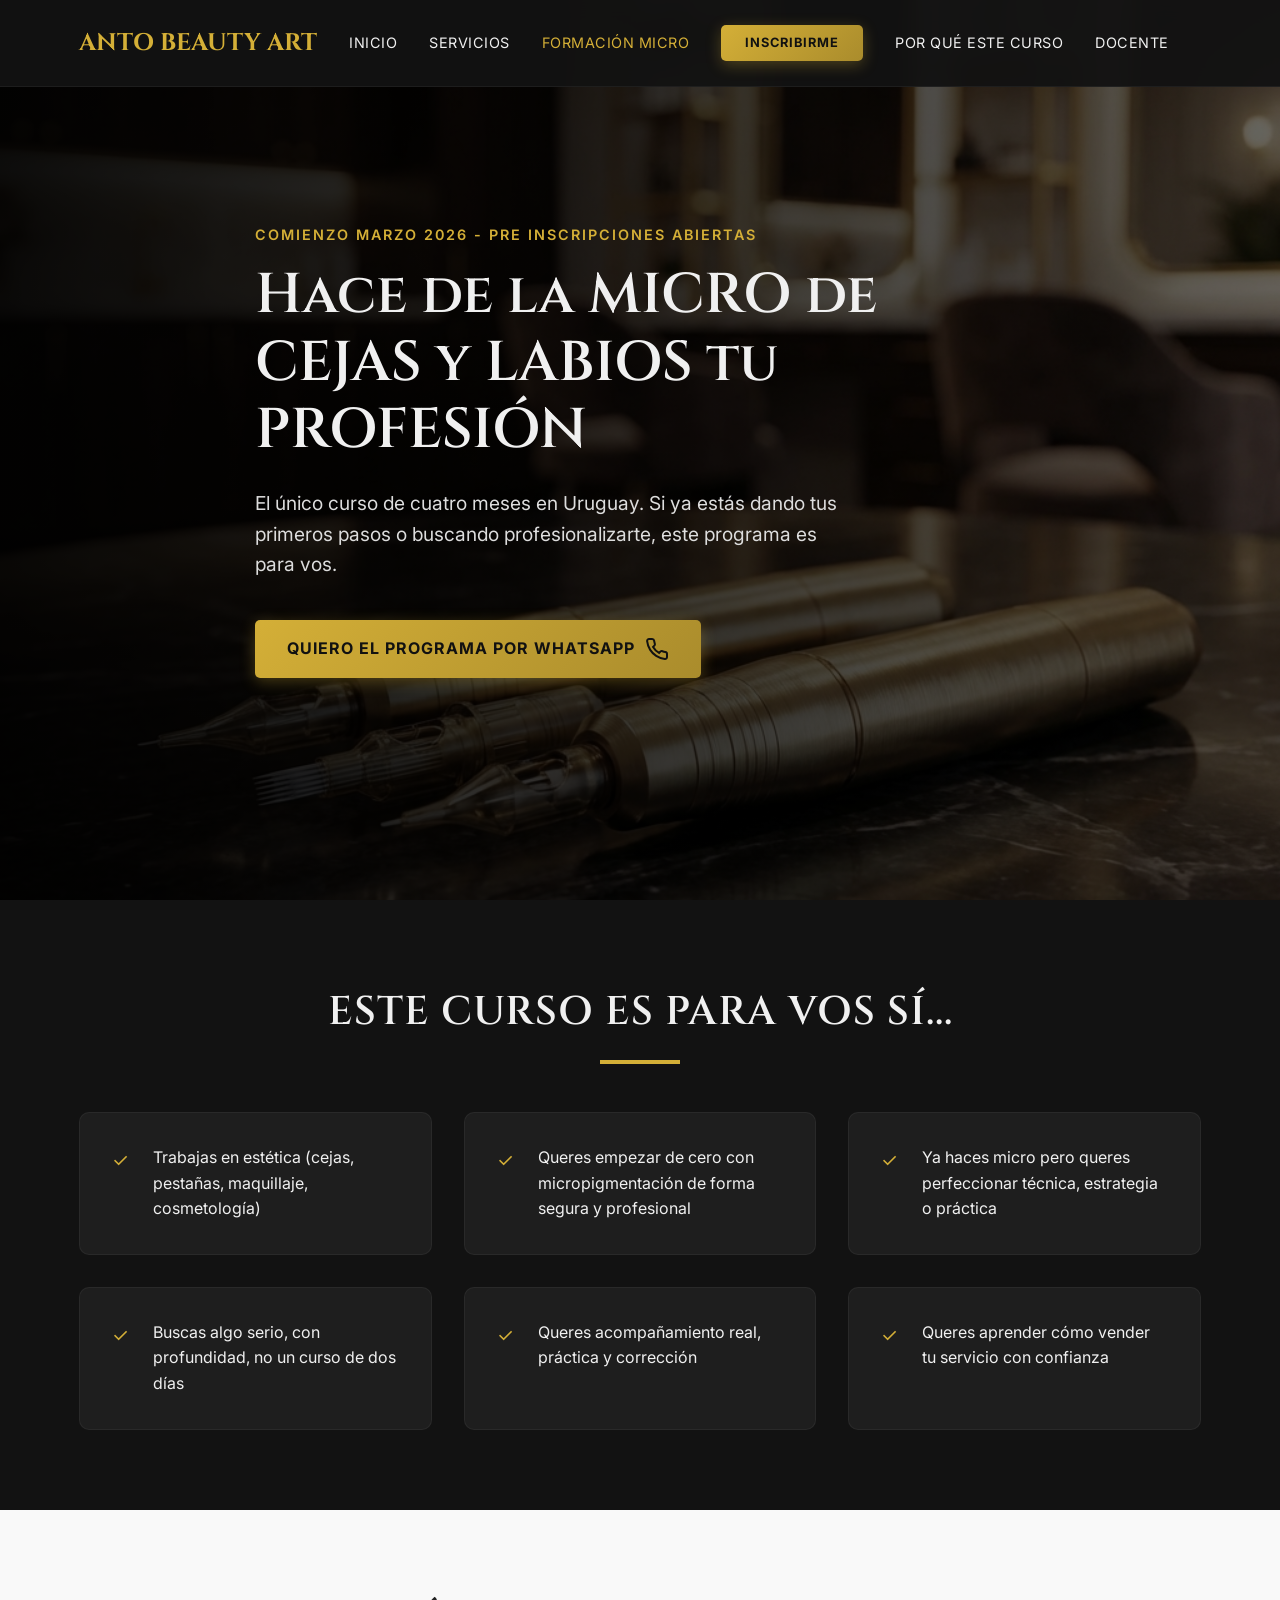
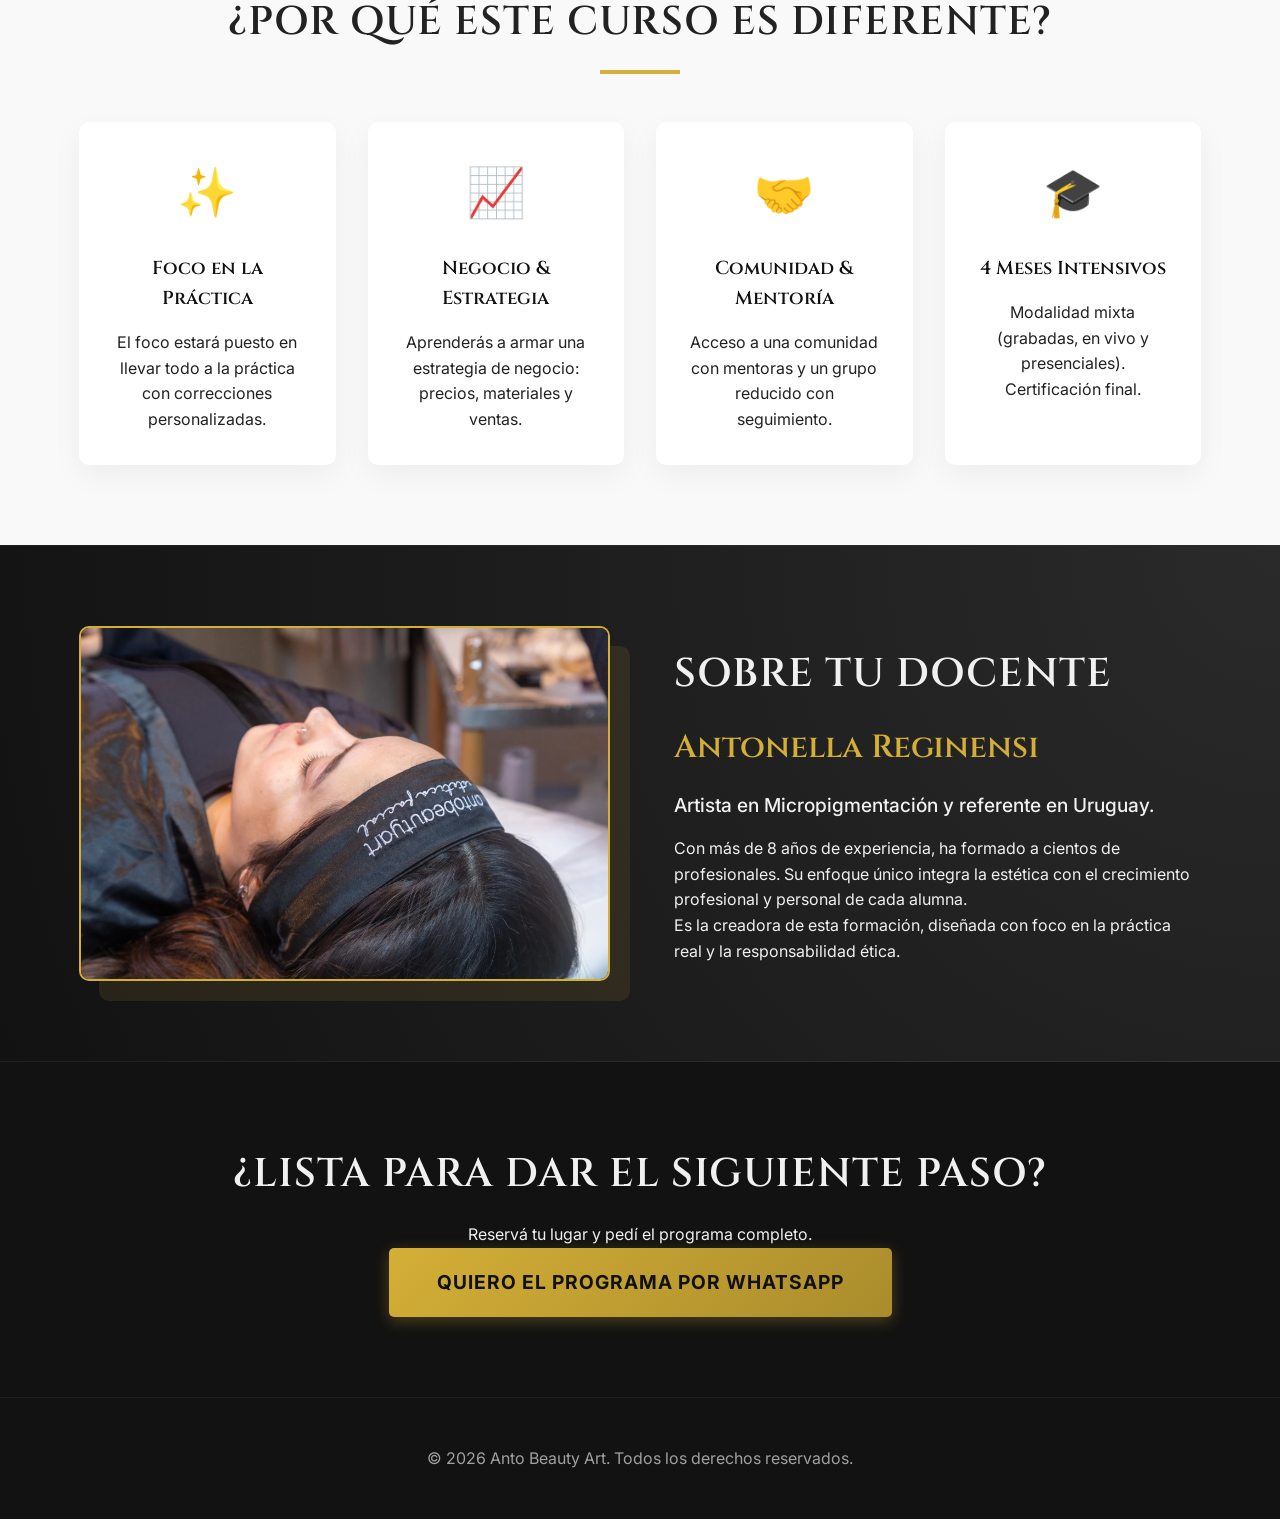
==== cursos.html @ 1fdfb274 "app" ====
<!DOCTYPE html>
<html lang="es">

<head>
    <meta charset="UTF-8">
    <meta name="viewport" content="width=device-width, initial-scale=1.0">
    <title>Formación Micropigmentación | Anto Beauty Art</title>
    <meta name="description"
        content="Curso de Micropigmentación de cejas y labios en Uruguay. Hace de la MICRO tu PROFESIÓN.">
    <!-- Fonts -->
    <link rel="preconnect" href="https://fonts.googleapis.com">
    <link rel="preconnect" href="https://fonts.gstatic.com" crossorigin>
    <link
        href="https://fonts.googleapis.com/css2?family=Cinzel:wght@400;600;700&family=Inter:wght@300;400;500;600&display=swap"
        rel="stylesheet">
    <link rel="stylesheet" href="style.css">
</head>

<body>

    <!-- Navigation -->
    <nav class="navbar">
        <div class="container nav-container">
            <a href="index.html" class="logo">ANTO BEAUTY ART</a>
            <ul class="nav-links">
                <li><a href="index.html">Inicio</a></li>
                <li><a href="servicios.html">Servicios</a></li>
                <li><a href="cursos.html" class="active">Formación Micro</a></li>
                <li><a href="https://wa.me/59891385300" class="btn btn-sm btn-gold">Inscribirme</a></li>
                <li><a href="#diferencial">Por qué este curso</a></li>
                <li><a href="#docente">Docente</a></li>
            </ul>
            <div class="hamburger">
                <span></span>
                <span></span>
                <span></span>
            </div>
        </div>
    </nav>

    <!-- Hero Section -->
    <header id="inicio" class="hero">
        <div class="hero-overlay"></div>
        <div class="container hero-content">
            <span class="eyebrow fade-in">Comienzo Marzo 2026 - Pre Inscripciones Abiertas</span>
            <h1 class="hero-title fade-in-up">Hace de la MICRO de CEJAS y LABIOS tu PROFESIÓN</h1>
            <p class="hero-subtitle fade-in-up delay-1">El único curso de cuatro meses en Uruguay. Si ya estás dando tus
                primeros pasos o buscando profesionalizarte, este programa es para vos.</p>
            <div class="hero-cta fade-in-up delay-2">
                <a href="https://wa.me/59891385300" target="_blank" class="btn btn-gold icon-btn">
                    Quiero el Programa por WhatsApp
                    <svg width="24" height="24" viewBox="0 0 24 24" fill="none" stroke="currentColor" stroke-width="2">
                        <path
                            d="M22 16.92v3a2 2 0 0 1-2.18 2 19.79 19.79 0 0 1-8.63-3.07 19.5 19.5 0 0 1-6-6 19.79 19.79 0 0 1-3.07-8.67A2 2 0 0 1 4.11 2h3a2 2 0 0 1 2 1.72 12.84 12.84 0 0 0 .7 2.81 2 2 0 0 1-.45 2.11L8.09 9.91a16 16 0 0 0 6 6l1.27-1.27a2 2 0 0 1 2.11-.45 12.84 12.84 0 0 0 2.81.7A2 2 0 0 1 22 16.92z">
                        </path>
                    </svg>
                </a>
            </div>
        </div>
    </header>

    <!-- Target Audience Section -->
    <section id="para-quien" class="section section-dark">
        <div class="container">
            <div class="section-header text-center">
                <h2 class="section-title">Este curso es para vos sí...</h2>
                <div class="divider-gold"></div>
            </div>

            <div class="grid-checkpoints">
                <div class="card-check">
                    <div class="icon-check">✓</div>
                    <p>Trabajas en estética (cejas, pestañas, maquillaje, cosmetología)</p>
                </div>
                <div class="card-check">
                    <div class="icon-check">✓</div>
                    <p>Queres empezar de cero con micropigmentación de forma segura y profesional</p>
                </div>
                <div class="card-check">
                    <div class="icon-check">✓</div>
                    <p>Ya haces micro pero queres perfeccionar técnica, estrategia o práctica</p>
                </div>
                <div class="card-check">
                    <div class="icon-check">✓</div>
                    <p>Buscas algo serio, con profundidad, no un curso de dos días</p>
                </div>
                <div class="card-check">
                    <div class="icon-check">✓</div>
                    <p>Queres acompañamiento real, práctica y corrección</p>
                </div>
                <div class="card-check">
                    <div class="icon-check">✓</div>
                    <p>Queres aprender cómo vender tu servicio con confianza</p>
                </div>
            </div>
        </div>
    </section>

    <!-- Differentiators -->
    <section id="diferencial" class="section section-light">
        <div class="container">
            <div class="section-header text-center">
                <h2 class="section-title text-dark">¿Por qué este curso es diferente?</h2>
                <div class="divider-gold"></div>
            </div>

            <div class="features-grid">
                <div class="feature-card">
                    <div class="feature-icon">✨</div>
                    <h3>Foco en la Práctica</h3>
                    <p>El foco estará puesto en llevar todo a la práctica con correcciones personalizadas.</p>
                </div>
                <div class="feature-card">
                    <div class="feature-icon">📈</div>
                    <h3>Negocio & Estrategia</h3>
                    <p>Aprenderás a armar una estrategia de negocio: precios, materiales y ventas.</p>
                </div>
                <div class="feature-card">
                    <div class="feature-icon">🤝</div>
                    <h3>Comunidad & Mentoría</h3>
                    <p>Acceso a una comunidad con mentoras y un grupo reducido con seguimiento.</p>
                </div>
                <div class="feature-card">
                    <div class="feature-icon">🎓</div>
                    <h3>4 Meses Intensivos</h3>
                    <p>Modalidad mixta (grabadas, en vivo y presenciales). Certificación final.</p>
                </div>
            </div>
        </div>
    </section>

    <!-- Instructor -->
    <section id="docente" class="section section-gold-gradient">
        <div class="container">
            <div class="instructor-wrapper">
                <div class="instructor-image">
                    <img src="assets/profile-large.webp" alt="Antonella Reginensi"
                        style="width: 100%; height: 100%; object-fit: cover;">
                </div>
                <div class="instructor-content">
                    <h2 class="section-title">Sobre tu Docente</h2>
                    <h3 class="instructor-name">Antonella Reginensi</h3>
                    <p class="lead">Artista en Micropigmentación y referente en Uruguay.</p>
                    <p>Con más de 8 años de experiencia, ha formado a cientos de profesionales. Su enfoque único integra
                        la estética con el crecimiento profesional y personal de cada alumna.</p>
                    <p>Es la creadora de esta formación, diseñada con foco en la práctica real y la responsabilidad
                        ética.</p>
                </div>
            </div>
        </div>
    </section>

    <!-- CTA Footer -->
    <section class="section section-dark text-center">
        <div class="container">
            <h2 class="section-title">¿Lista para dar el siguiente paso?</h2>
            <p class="cta-text">Reservá tu lugar y pedí el programa completo.</p>
            <a href="https://wa.me/59891385300" target="_blank" class="btn btn-gold btn-lg">QUIERO EL PROGRAMA POR
                WHATSAPP</a>
        </div>
    </section>

    <footer class="footer">
        <div class="container">
            <p>&copy; 2026 Anto Beauty Art. Todos los derechos reservados.</p>
        </div>
    </footer>

    <script src="script.js"></script>
</body>

</html>
---- style.css ----
/* Reset & Base */
:root {
    --color-bg-dark: #121212;
    --color-bg-card: #1e1e1e;
    --color-text-main: #f0f0f0;
    --color-text-muted: #a0a0a0;
    --color-gold: #D4AF37;
    --color-gold-light: #F3E5AB;
    --color-gold-dark: #AA8C2C;
    --font-heading: 'Cinzel', serif;
    --font-body: 'Inter', sans-serif;
    --spacing-section: 5rem;
}

* {
    margin: 0;
    padding: 0;
    box-sizing: border-box;
}

body {
    font-family: var(--font-body);
    background-color: var(--color-bg-dark);
    color: var(--color-text-main);
    line-height: 1.6;
    overflow-x: hidden;
}

a {
    text-decoration: none;
    color: inherit;
    transition: all 0.3s ease;
}

ul {
    list-style: none;
}

img {
    max-width: 100%;
    display: block;
}

.container {
    width: 90%;
    max-width: 1200px;
    margin: 0 auto;
    padding: 0 15px;
}

/* Typography */
h1,
h2,
h3 {
    font-family: var(--font-heading);
    font-weight: 600;
}

.section-title {
    font-size: 2.5rem;
    margin-bottom: 1rem;
    text-transform: uppercase;
    letter-spacing: 1px;
}

.text-center {
    text-align: center;
}

.text-dark {
    color: #222;
}

/* Buttons */
.btn {
    display: inline-flex;
    align-items: center;
    justify-content: center;
    padding: 1rem 2rem;
    border-radius: 5px;
    font-weight: 500;
    text-transform: uppercase;
    letter-spacing: 1px;
    cursor: pointer;
    font-size: 1rem;
}

.btn-gold {
    background: linear-gradient(135deg, var(--color-gold) 0%, var(--color-gold-dark) 100%);
    color: #111;
    font-weight: bold;
    box-shadow: 0 4px 15px rgba(212, 175, 55, 0.3);
}

.btn-gold:hover {
    transform: translateY(-2px);
    box-shadow: 0 6px 20px rgba(212, 175, 55, 0.4);
}

.btn-sm {
    padding: 0.5rem 1.5rem;
    font-size: 0.8rem;
}

.btn-lg {
    padding: 1.2rem 3rem;
    font-size: 1.2rem;
}

.icon-btn svg {
    margin-left: 10px;
}

/* Navbar */
.navbar {
    position: fixed;
    top: 0;
    left: 0;
    width: 100%;
    background: rgba(18, 18, 18, 0.95);
    backdrop-filter: blur(10px);
    padding: 1.5rem 0;
    z-index: 1000;
    border-bottom: 1px solid rgba(255, 255, 255, 0.05);
}

.nav-container {
    display: flex;
    justify-content: space-between;
    align-items: center;
}

.logo {
    font-family: var(--font-heading);
    font-size: 1.5rem;
    font-weight: 700;
    color: var(--color-gold);
}

.nav-links {
    display: flex;
    gap: 2rem;
    align-items: center;
}

.nav-links a:not(.btn) {
    font-size: 0.9rem;
    text-transform: uppercase;
    letter-spacing: 0.5px;
}

.nav-links a:not(.btn):hover {
    color: var(--color-gold);
}

/* Hero Section */
.hero {
    position: relative;
    height: 100vh;
    min-height: 600px;
    display: flex;
    align-items: center;
    background-image: url('assets/hero-bg.png');
    /* Generated asset */
    background-size: cover;
    background-position: center;
    background-attachment: fixed;
}

.hero-overlay {
    position: absolute;
    top: 0;
    left: 0;
    width: 100%;
    height: 100%;
    background: linear-gradient(to right, rgba(0, 0, 0, 0.95) 0%, rgba(0, 0, 0, 0.6) 100%);
}

.hero-content {
    position: relative;
    z-index: 10;
    max-width: 800px;
}

.eyebrow {
    display: inline-block;
    color: var(--color-gold);
    font-weight: 600;
    letter-spacing: 2px;
    margin-bottom: 1rem;
    text-transform: uppercase;
    font-size: 0.9rem;
}

.hero-title {
    font-size: 3.5rem;
    line-height: 1.2;
    margin-bottom: 1.5rem;
}

.hero-subtitle {
    font-size: 1.2rem;
    color: #ddd;
    margin-bottom: 2.5rem;
    max-width: 600px;
}

/* Sections General */
.section {
    padding: var(--spacing-section) 0;
}

.section-dark {
    background-color: var(--color-bg-dark);
}

.section-light {
    background-color: #f9f9f9;
    color: #222;
}

.divider-gold {
    width: 80px;
    height: 4px;
    background-color: var(--color-gold);
    margin: 1rem auto 3rem;
}

/* Grid Checkpoints */
.grid-checkpoints {
    display: grid;
    grid-template-columns: repeat(auto-fit, minmax(300px, 1fr));
    gap: 2rem;
}

.card-check {
    background: var(--color-bg-card);
    padding: 2rem;
    border-radius: 10px;
    border: 1px solid rgba(255, 255, 255, 0.05);
    display: flex;
    gap: 1rem;
    align-items: flex-start;
    transition: transform 0.3s;
}

.card-check:hover {
    transform: translateY(-5px);
    border-color: var(--color-gold);
}

.icon-check {
    color: var(--color-gold);
    font-size: 1.2rem;
    min-width: 25px;
}

/* Features */
.features-grid {
    display: grid;
    grid-template-columns: repeat(auto-fit, minmax(250px, 1fr));
    gap: 2rem;
}

.feature-card {
    text-align: center;
    padding: 2rem;
    background: white;
    border-radius: 10px;
    box-shadow: 0 10px 30px rgba(0, 0, 0, 0.05);
}

.feature-icon {
    font-size: 3rem;
    margin-bottom: 1.5rem;
}

.feature-card h3 {
    margin-bottom: 1rem;
    color: #111;
}

/* Instructor */
.section-gold-gradient {
    background: radial-gradient(circle at top right, #2a2a2a, #121212);
    border-top: 1px solid rgba(255, 255, 255, 0.05);
    border-bottom: 1px solid rgba(255, 255, 255, 0.05);
}

.instructor-wrapper {
    display: flex;
    gap: 4rem;
    align-items: center;
}

.instructor-image {
    flex: 1;
    border-radius: 10px;
    overflow: hidden;
    position: relative;
    border: 2px solid var(--color-gold);
    box-shadow: 20px 20px 0 rgba(212, 175, 55, 0.1);
}

.instructor-content {
    flex: 1;
}

.instructor-name {
    font-size: 2rem;
    color: var(--color-gold);
    margin-bottom: 1rem;
}

.lead {
    font-size: 1.2rem;
    margin-bottom: 1rem;
    font-weight: 500;
}

/* Footer */
.footer {
    padding: 3rem 0;
    text-align: center;
    border-top: 1px solid rgba(255, 255, 255, 0.05);
    color: var(--color-text-muted);
}

/* Animations */
.fade-in-up {
    opacity: 0;
    transform: translateY(30px);
    animation: fadeInUp 0.8s forwards;
}

.delay-1 {
    animation-delay: 0.2s;
}

.delay-2 {
    animation-delay: 0.4s;
}

@keyframes fadeInUp {
    to {
        opacity: 1;
        transform: translateY(0);
    }
}

/* Responsive */
@media (max-width: 768px) {
    .nav-links {
        display: none;
    }

    /* Simplified mobile for now */
    .hero-title {
        font-size: 2.5rem;
    }

    .instructor-wrapper {
        flex-direction: column;
    }

    .instructor-image {
        width: 100%;
    }
}

/* --- SERVICES PAGE STYLES --- */

.header-services .hero-content {
    max-width: 1000px;
    z-index: 10;
}

.header-services {
    position: relative;
    height: 60vh;
    min-height: 400px;
    display: flex;
    align-items: center;
    background-image: url('assets/services-bg.png');
    /* New Asset */
    background-size: cover;
    background-position: center;
    background-attachment: fixed;
    justify-content: center;
}

.services-grid {
    display: grid;
    grid-template-columns: repeat(auto-fill, minmax(350px, 1fr));
    gap: 2.5rem;
}

.service-card {
    background: var(--color-bg-card);
    border-radius: 12px;
    overflow: hidden;
    transition: all 0.4s ease;
    border: 1px solid rgba(255, 255, 255, 0.03);
    position: relative;
    display: flex;
    flex-direction: column;
}

.service-card:hover {
    transform: translateY(-8px);
    box-shadow: 0 15px 40px rgba(0, 0, 0, 0.3);
    border-color: var(--color-gold);
}

.service-card.featured {
    background: linear-gradient(145deg, #252525, #1a1a1a);
    border: 1px solid rgba(212, 175, 55, 0.2);
}

.service-badge {
    position: absolute;
    top: 15px;
    right: 15px;
    background: var(--color-gold);
    color: #111;
    font-size: 0.75rem;
    font-weight: 700;
    padding: 0.3rem 0.8rem;
    border-radius: 50px;
    text-transform: uppercase;
}

.service-body {
    padding: 2rem;
    display: flex;
    flex-direction: column;
    height: 100%;
}

.service-body h3 {
    margin-bottom: 0.5rem;
    color: var(--color-text-main);
    font-size: 1.4rem;
}

.service-body .price {
    color: var(--color-gold);
    font-size: 1.5rem;
    font-weight: 700;
    margin-bottom: 1rem;
    font-family: var(--font-heading);
}

.service-body .price .session {
    font-size: 0.9rem;
    font-weight: 400;
    color: var(--color-text-muted);
    font-family: var(--font-body);
}

.service-body p {
    color: #ccc;
    font-size: 0.95rem;
    margin-bottom: 1.5rem;
    flex-grow: 1;
}

.service-meta {
    display: flex;
    gap: 1.5rem;
    margin-bottom: 1.5rem;
    font-size: 0.85rem;
    color: var(--color-text-muted);
    border-top: 1px solid rgba(255, 255, 255, 0.05);
    padding-top: 1rem;
}

.service-meta span {
    display: flex;
    align-items: center;
    gap: 0.5rem;
}

.btn-full {
    width: 100%;
    text-align: center;
}

/* Nav Active State */
.nav-links a.active {
    color: var(--color-gold);
    position: relative;
}

/* --- HOME PAGE STYLES --- */
body.home-page {
    min-height: 100vh;
    display: flex;
    flex-direction: column;
}

.home-content {
    flex: 1;
    display: flex;
    flex-direction: column;
    justify-content: center;
    padding: 120px 0 50px;
    /* Space for fixed nav */
}

.mb-5 {
    margin-bottom: 3rem;
}

.mt-auto {
    margin-top: auto;
}

.home-grid {
    display: grid;
    grid-template-columns: repeat(auto-fit, minmax(300px, 1fr));
    gap: 2rem;
    padding: 0 1rem;
}

.home-card {
    position: relative;
    border-radius: 15px;
    overflow: hidden;
    height: 500px;
    display: block;
    /* Make sure anchor is block */
    box-shadow: 0 10px 30px rgba(0, 0, 0, 0.3);
    transition: transform 0.4s cubic-bezier(0.175, 0.885, 0.32, 1.275);
}

.home-card:hover {
    transform: translateY(-10px) scale(1.02);
    box-shadow: 0 20px 50px rgba(212, 175, 55, 0.2);
}

.home-card-image {
    width: 100%;
    height: 100%;
    position: relative;
}

.home-card-image img {
    width: 100%;
    height: 100%;
    object-fit: cover;
    transition: transform 0.8s ease;
}

.home-card:hover .home-card-image img {
    transform: scale(1.1);
}

.card-overlay {
    position: absolute;
    bottom: 0;
    left: 0;
    width: 100%;
    padding: 2rem;
    background: linear-gradient(to top, rgba(0, 0, 0, 0.9), rgba(0, 0, 0, 0));
    color: white;
    z-index: 2;
}

.card-overlay h2 {
    font-size: 2rem;
    margin-bottom: 0.5rem;
    color: var(--color-gold);
    text-shadow: 0 2px 4px rgba(0, 0, 0, 0.5);
}

.card-overlay p {
    font-size: 1.1rem;
    color: #eee;
    font-weight: 300;
}

/* Service Page Images */
.service-image-container {
    height: 250px;
    overflow: hidden;
    border-bottom: 1px solid rgba(255, 255, 255, 0.05);
}

.service-image-container img {
    width: 100%;
    height: 100%;
    object-fit: cover;
    transition: transform 0.5s ease;
}

.service-card:hover .service-image-container img {
    transform: scale(1.1);
}

/* Responsive Home */
@media (max-width: 768px) {
    .home-card {
        height: 350px;
    }
}
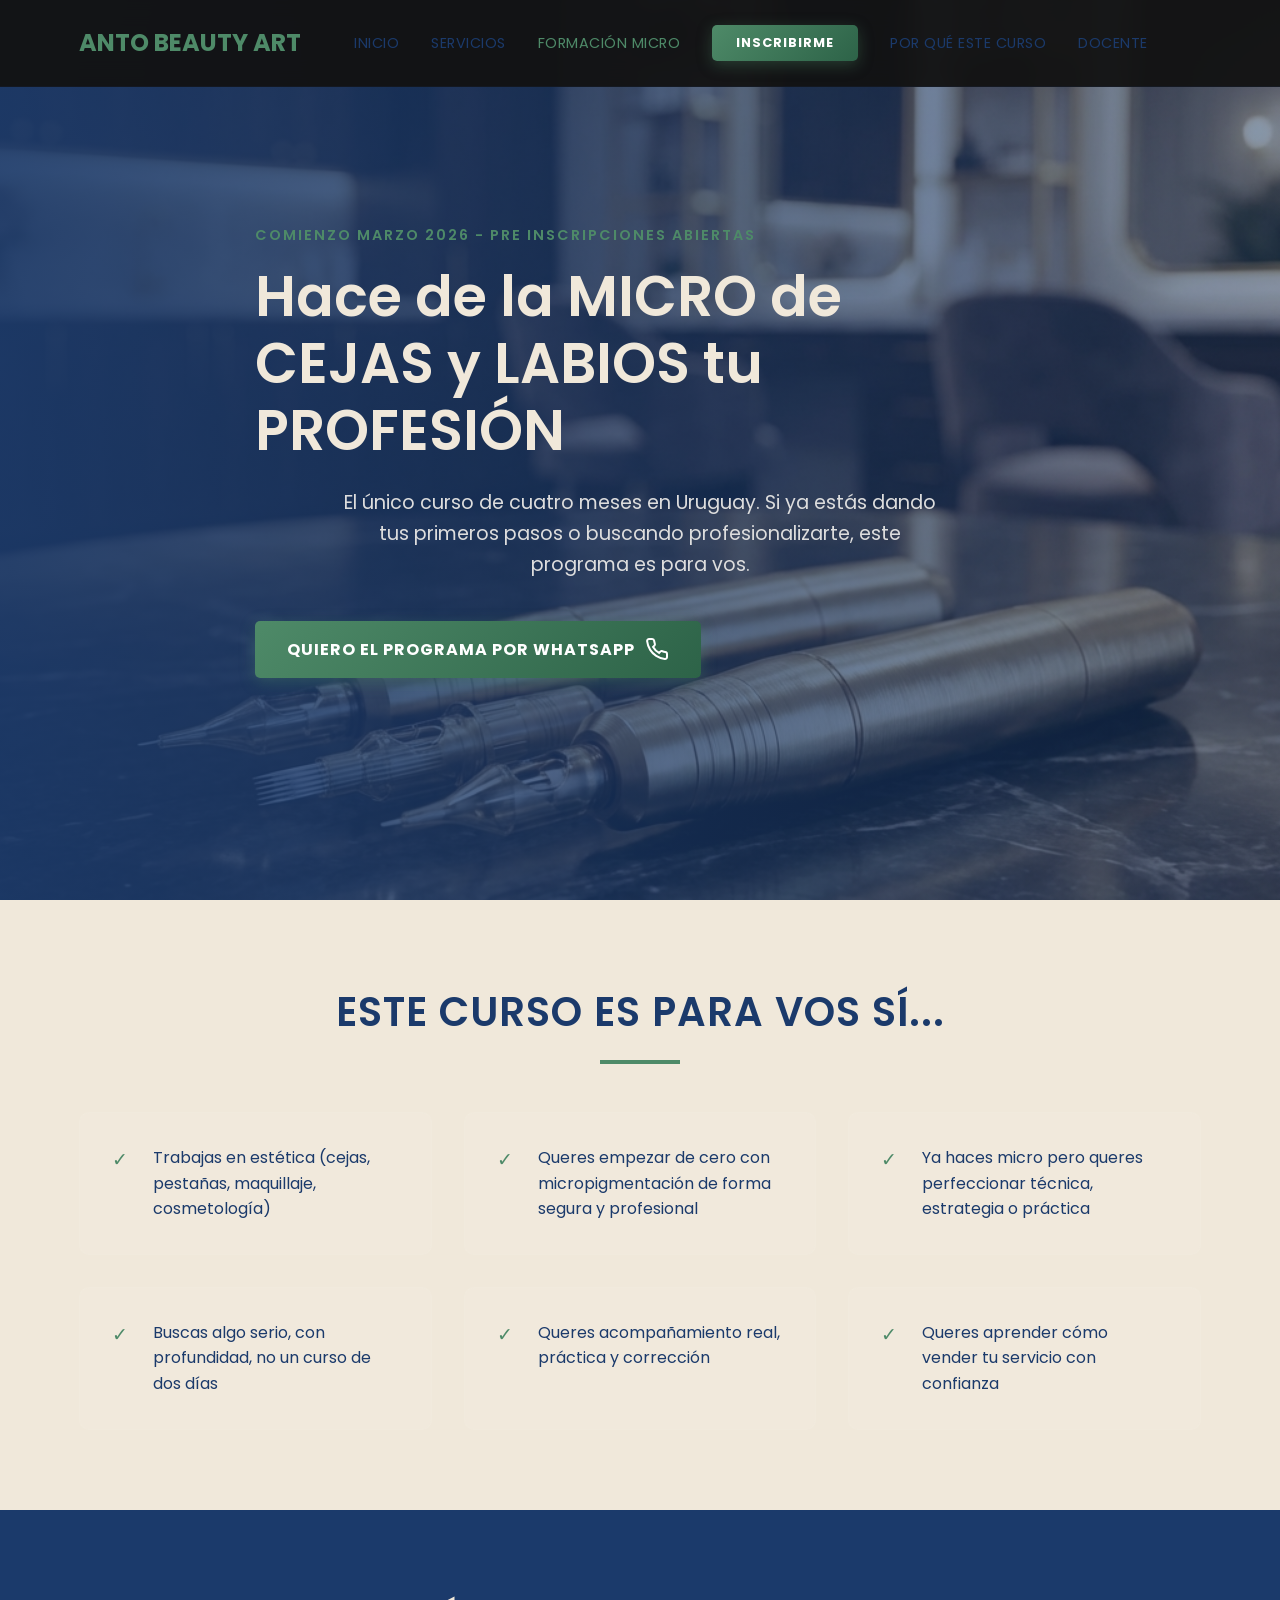
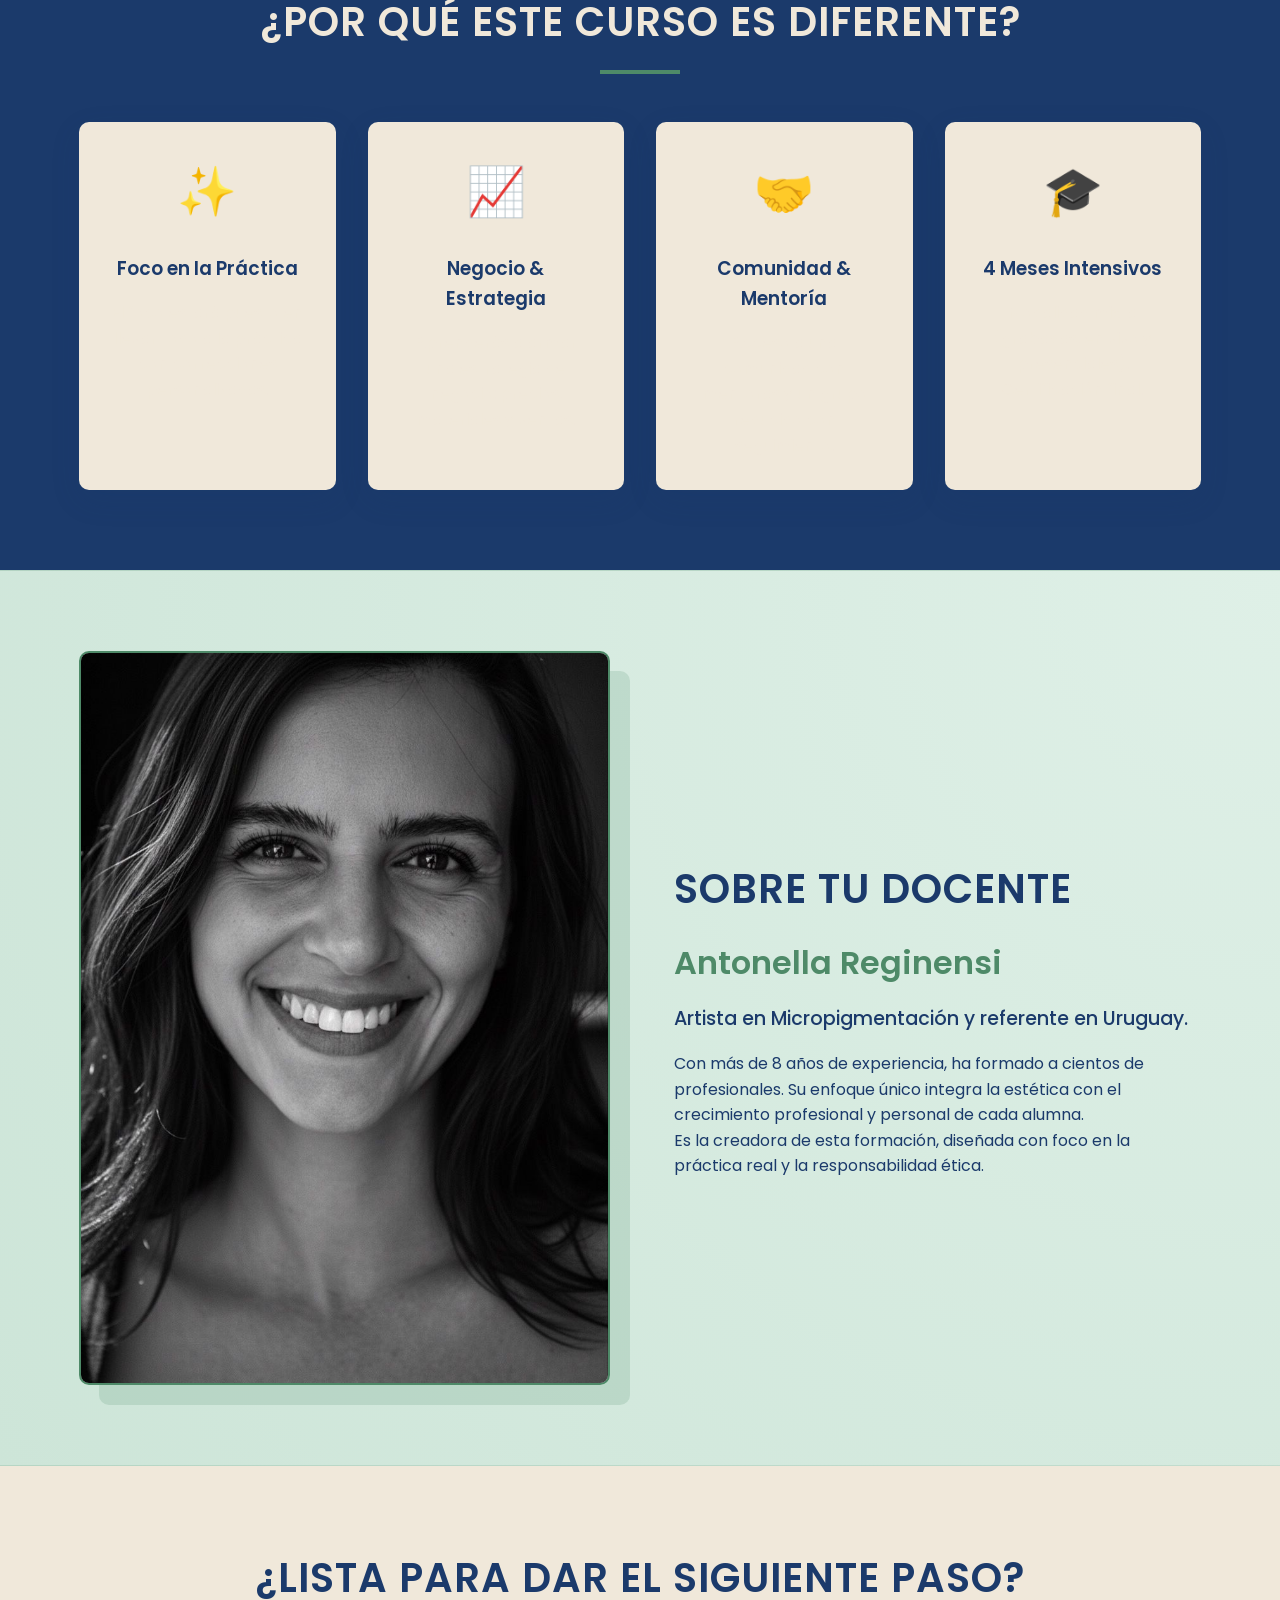
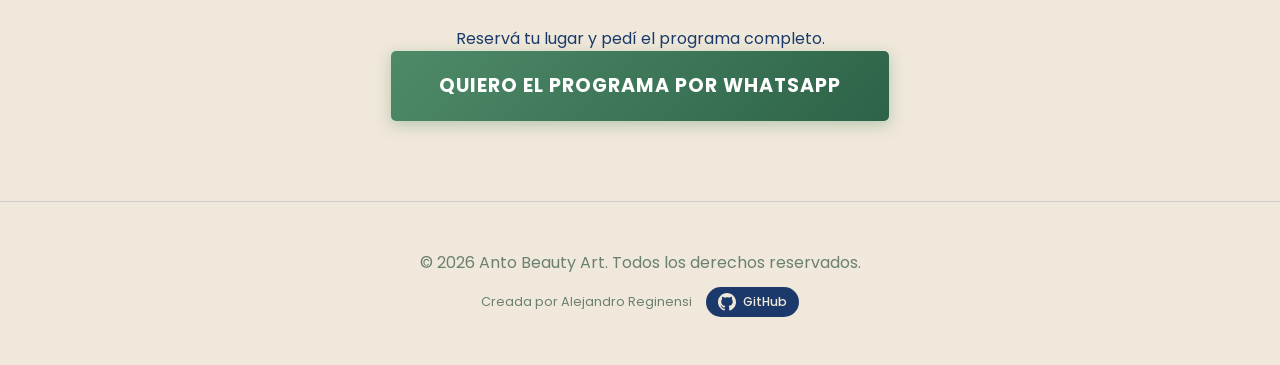
==== commit d94a836b: "cambio de colores y fuente de texto" ====
--- a/cursos.html
+++ b/cursos.html
@@ -11,7 +11,7 @@
     <link rel="preconnect" href="https://fonts.googleapis.com">
     <link rel="preconnect" href="https://fonts.gstatic.com" crossorigin>
     <link
-        href="https://fonts.googleapis.com/css2?family=Cinzel:wght@400;600;700&family=Inter:wght@300;400;500;600&display=swap"
+        href="https://fonts.googleapis.com/css2?family=Cinzel:wght@400;600;700&family=Poppins:wght@300;400;500;600&display=swap"
         rel="stylesheet">
     <link rel="stylesheet" href="style.css">
 </head>
@@ -134,7 +134,7 @@
         <div class="container">
             <div class="instructor-wrapper">
                 <div class="instructor-image">
-                    <img src="assets/profile-large.webp" alt="Antonella Reginensi"
+                    <img src="assets/docente.jpg" alt="Antonella Reginensi"
                         style="width: 100%; height: 100%; object-fit: cover;">
                 </div>
                 <div class="instructor-content">
@@ -163,6 +163,17 @@
     <footer class="footer">
         <div class="container">
             <p>&copy; 2026 Anto Beauty Art. Todos los derechos reservados.</p>
+            <p class="footer-credit">
+                Creada por Alejandro Reginensi &nbsp;
+                <a href="https://github.com/alereginensi" target="_blank" class="github-btn" aria-label="GitHub">
+                    <svg xmlns="http://www.w3.org/2000/svg" width="18" height="18" viewBox="0 0 24 24"
+                        fill="currentColor">
+                        <path
+                            d="M12 0C5.37 0 0 5.37 0 12c0 5.303 3.438 9.8 8.205 11.387.6.113.82-.258.82-.577 0-.285-.01-1.04-.015-2.04-3.338.724-4.042-1.61-4.042-1.61-.546-1.387-1.333-1.756-1.333-1.756-1.089-.745.083-.729.083-.729 1.205.084 1.84 1.237 1.84 1.237 1.07 1.834 2.807 1.304 3.492.997.108-.775.418-1.305.762-1.605-2.665-.3-5.466-1.332-5.466-5.93 0-1.31.465-2.38 1.235-3.22-.135-.303-.54-1.523.105-3.176 0 0 1.005-.322 3.3 1.23a11.52 11.52 0 0 1 3-.405c1.02.005 2.045.138 3 .405 2.28-1.552 3.285-1.23 3.285-1.23.645 1.653.24 2.873.12 3.176.765.84 1.23 1.91 1.23 3.22 0 4.61-2.805 5.625-5.475 5.92.42.36.81 1.096.81 2.22 0 1.606-.015 2.896-.015 3.286 0 .315.21.69.825.57C20.565 21.795 24 17.298 24 12c0-6.63-5.37-12-12-12z" />
+                    </svg>
+                    GitHub
+                </a>
+            </p>
         </div>
     </footer>
 
--- a/style.css
+++ b/style.css
@@ -1,14 +1,15 @@
 /* Reset & Base */
 :root {
-    --color-bg-dark: #121212;
-    --color-bg-card: #1e1e1e;
-    --color-text-main: #f0f0f0;
-    --color-text-muted: #a0a0a0;
-    --color-gold: #D4AF37;
-    --color-gold-light: #F3E5AB;
-    --color-gold-dark: #AA8C2C;
-    --font-heading: 'Cinzel', serif;
-    --font-body: 'Inter', sans-serif;
+    --color-bg-dark: #F0E8DA;
+    --color-bg-card: #E8DDD0;
+    --color-text-main: #1B3A6B;
+    --color-text-muted: #6B8070;
+    --color-gold: #4E8A68;
+    --color-gold-light: #7DB99A;
+    --color-gold-dark: #2D6348;
+    --color-navy: #1B3A6B;
+    --font-heading: 'Poppins', sans-serif;
+    --font-body: 'Poppins', sans-serif;
     --spacing-section: 5rem;
 }
 
@@ -19,7 +20,7 @@
 }
 
 body {
-    font-family: var(--font-body);
+    font-family: 'Poppins', sans-serif;
     background-color: var(--color-bg-dark);
     color: var(--color-text-main);
     line-height: 1.6;
@@ -52,7 +53,7 @@
 h1,
 h2,
 h3 {
-    font-family: var(--font-heading);
+    font-family: 'Poppins', sans-serif;
     font-weight: 600;
 }
 
@@ -68,7 +69,7 @@
 }
 
 .text-dark {
-    color: #222;
+    color: #F0E8DA;
 }
 
 /* Buttons */
@@ -87,14 +88,14 @@
 
 .btn-gold {
     background: linear-gradient(135deg, var(--color-gold) 0%, var(--color-gold-dark) 100%);
-    color: #111;
+    color: #fff;
     font-weight: bold;
-    box-shadow: 0 4px 15px rgba(212, 175, 55, 0.3);
+    box-shadow: 0 4px 15px rgba(78, 138, 104, 0.35);
 }
 
 .btn-gold:hover {
     transform: translateY(-2px);
-    box-shadow: 0 6px 20px rgba(212, 175, 55, 0.4);
+    box-shadow: 0 6px 20px rgba(78, 138, 104, 0.5);
 }
 
 .btn-sm {
@@ -117,11 +118,11 @@
     top: 0;
     left: 0;
     width: 100%;
-    background: rgba(18, 18, 18, 0.95);
-    backdrop-filter: blur(10px);
+    background: rgba(240, 232, 218, 0.97);
+    backdrop-filter: blur(12px);
     padding: 1.5rem 0;
     z-index: 1000;
-    border-bottom: 1px solid rgba(255, 255, 255, 0.05);
+    border-bottom: 1px solid rgba(27, 58, 107, 0.15);
 }
 
 .nav-container {
@@ -173,13 +174,14 @@
     left: 0;
     width: 100%;
     height: 100%;
-    background: linear-gradient(to right, rgba(0, 0, 0, 0.95) 0%, rgba(0, 0, 0, 0.6) 100%);
+    background: linear-gradient(to right, rgba(27, 58, 107, 0.92) 0%, rgba(27, 58, 107, 0.52) 100%);
 }
 
 .hero-content {
     position: relative;
     z-index: 10;
     max-width: 800px;
+    color: #F0E8DA;
 }
 
 .eyebrow {
@@ -203,6 +205,9 @@
     color: #ddd;
     margin-bottom: 2.5rem;
     max-width: 600px;
+    margin-left: auto;
+    margin-right: auto;
+    text-align: center;
 }
 
 /* Sections General */
@@ -215,8 +220,8 @@
 }
 
 .section-light {
-    background-color: #f9f9f9;
-    color: #222;
+    background-color: #1B3A6B;
+    color: #F0E8DA;
 }
 
 .divider-gold {
@@ -234,10 +239,10 @@
 }
 
 .card-check {
-    background: var(--color-bg-card);
+    background: rgba(255, 255, 255, 0.08);
     padding: 2rem;
     border-radius: 10px;
-    border: 1px solid rgba(255, 255, 255, 0.05);
+    border: 1px solid rgba(240, 232, 218, 0.15);
     display: flex;
     gap: 1rem;
     align-items: flex-start;
@@ -265,9 +270,9 @@
 .feature-card {
     text-align: center;
     padding: 2rem;
-    background: white;
+    background: #F0E8DA;
     border-radius: 10px;
-    box-shadow: 0 10px 30px rgba(0, 0, 0, 0.05);
+    box-shadow: 0 10px 30px rgba(27, 58, 107, 0.12);
 }
 
 .feature-icon {
@@ -277,14 +282,14 @@
 
 .feature-card h3 {
     margin-bottom: 1rem;
-    color: #111;
+    color: #1B3A6B;
 }
 
 /* Instructor */
 .section-gold-gradient {
-    background: radial-gradient(circle at top right, #2a2a2a, #121212);
-    border-top: 1px solid rgba(255, 255, 255, 0.05);
-    border-bottom: 1px solid rgba(255, 255, 255, 0.05);
+    background: radial-gradient(circle at top right, #DFF0E7, #CDE5D8);
+    border-top: 1px solid rgba(78, 138, 104, 0.2);
+    border-bottom: 1px solid rgba(78, 138, 104, 0.2);
 }
 
 .instructor-wrapper {
@@ -299,7 +304,7 @@
     overflow: hidden;
     position: relative;
     border: 2px solid var(--color-gold);
-    box-shadow: 20px 20px 0 rgba(212, 175, 55, 0.1);
+    box-shadow: 20px 20px 0 rgba(78, 138, 104, 0.18);
 }
 
 .instructor-content {
@@ -322,8 +327,38 @@
 .footer {
     padding: 3rem 0;
     text-align: center;
-    border-top: 1px solid rgba(255, 255, 255, 0.05);
+    border-top: 1px solid rgba(27, 58, 107, 0.15);
     color: var(--color-text-muted);
+}
+
+.footer-credit {
+    margin-top: 0.75rem;
+    font-size: 0.8rem;
+    color: var(--color-text-muted);
+    display: flex;
+    align-items: center;
+    justify-content: center;
+    gap: 0.5rem;
+}
+
+.github-btn {
+    display: inline-flex;
+    align-items: center;
+    gap: 0.4rem;
+    padding: 0.3rem 0.75rem;
+    border-radius: 20px;
+    background: var(--color-text-main);
+    color: var(--color-bg-dark);
+    font-size: 0.78rem;
+    font-weight: 500;
+    transition: all 0.3s ease;
+}
+
+.github-btn:hover {
+    background: var(--color-gold);
+    color: #fff;
+    transform: translateY(-2px);
+    box-shadow: 0 4px 12px rgba(78, 138, 104, 0.3);
 }
 
 /* Animations */
@@ -400,7 +435,7 @@
     border-radius: 12px;
     overflow: hidden;
     transition: all 0.4s ease;
-    border: 1px solid rgba(255, 255, 255, 0.03);
+    border: 1px solid rgba(27, 58, 107, 0.1);
     position: relative;
     display: flex;
     flex-direction: column;
@@ -408,13 +443,13 @@
 
 .service-card:hover {
     transform: translateY(-8px);
-    box-shadow: 0 15px 40px rgba(0, 0, 0, 0.3);
+    box-shadow: 0 15px 40px rgba(27, 58, 107, 0.15);
     border-color: var(--color-gold);
 }
 
 .service-card.featured {
-    background: linear-gradient(145deg, #252525, #1a1a1a);
-    border: 1px solid rgba(212, 175, 55, 0.2);
+    background: linear-gradient(145deg, #EAF3EE, #DFF0E7);
+    border: 1px solid rgba(78, 138, 104, 0.3);
 }
 
 .service-badge {
@@ -459,7 +494,8 @@
 }
 
 .service-body p {
-    color: #ccc;
+    color: var(--color-text-main);
+    opacity: 0.75;
     font-size: 0.95rem;
     margin-bottom: 1.5rem;
     flex-grow: 1;
@@ -471,7 +507,7 @@
     margin-bottom: 1.5rem;
     font-size: 0.85rem;
     color: var(--color-text-muted);
-    border-top: 1px solid rgba(255, 255, 255, 0.05);
+    border-top: 1px solid rgba(27, 58, 107, 0.12);
     padding-top: 1rem;
 }
 
@@ -536,7 +572,7 @@
 
 .home-card:hover {
     transform: translateY(-10px) scale(1.02);
-    box-shadow: 0 20px 50px rgba(212, 175, 55, 0.2);
+    box-shadow: 0 20px 50px rgba(78, 138, 104, 0.28);
 }
 
 .home-card-image {
@@ -584,7 +620,7 @@
 .service-image-container {
     height: 250px;
     overflow: hidden;
-    border-bottom: 1px solid rgba(255, 255, 255, 0.05);
+    border-bottom: 1px solid rgba(27, 58, 107, 0.1);
 }
 
 .service-image-container img {
